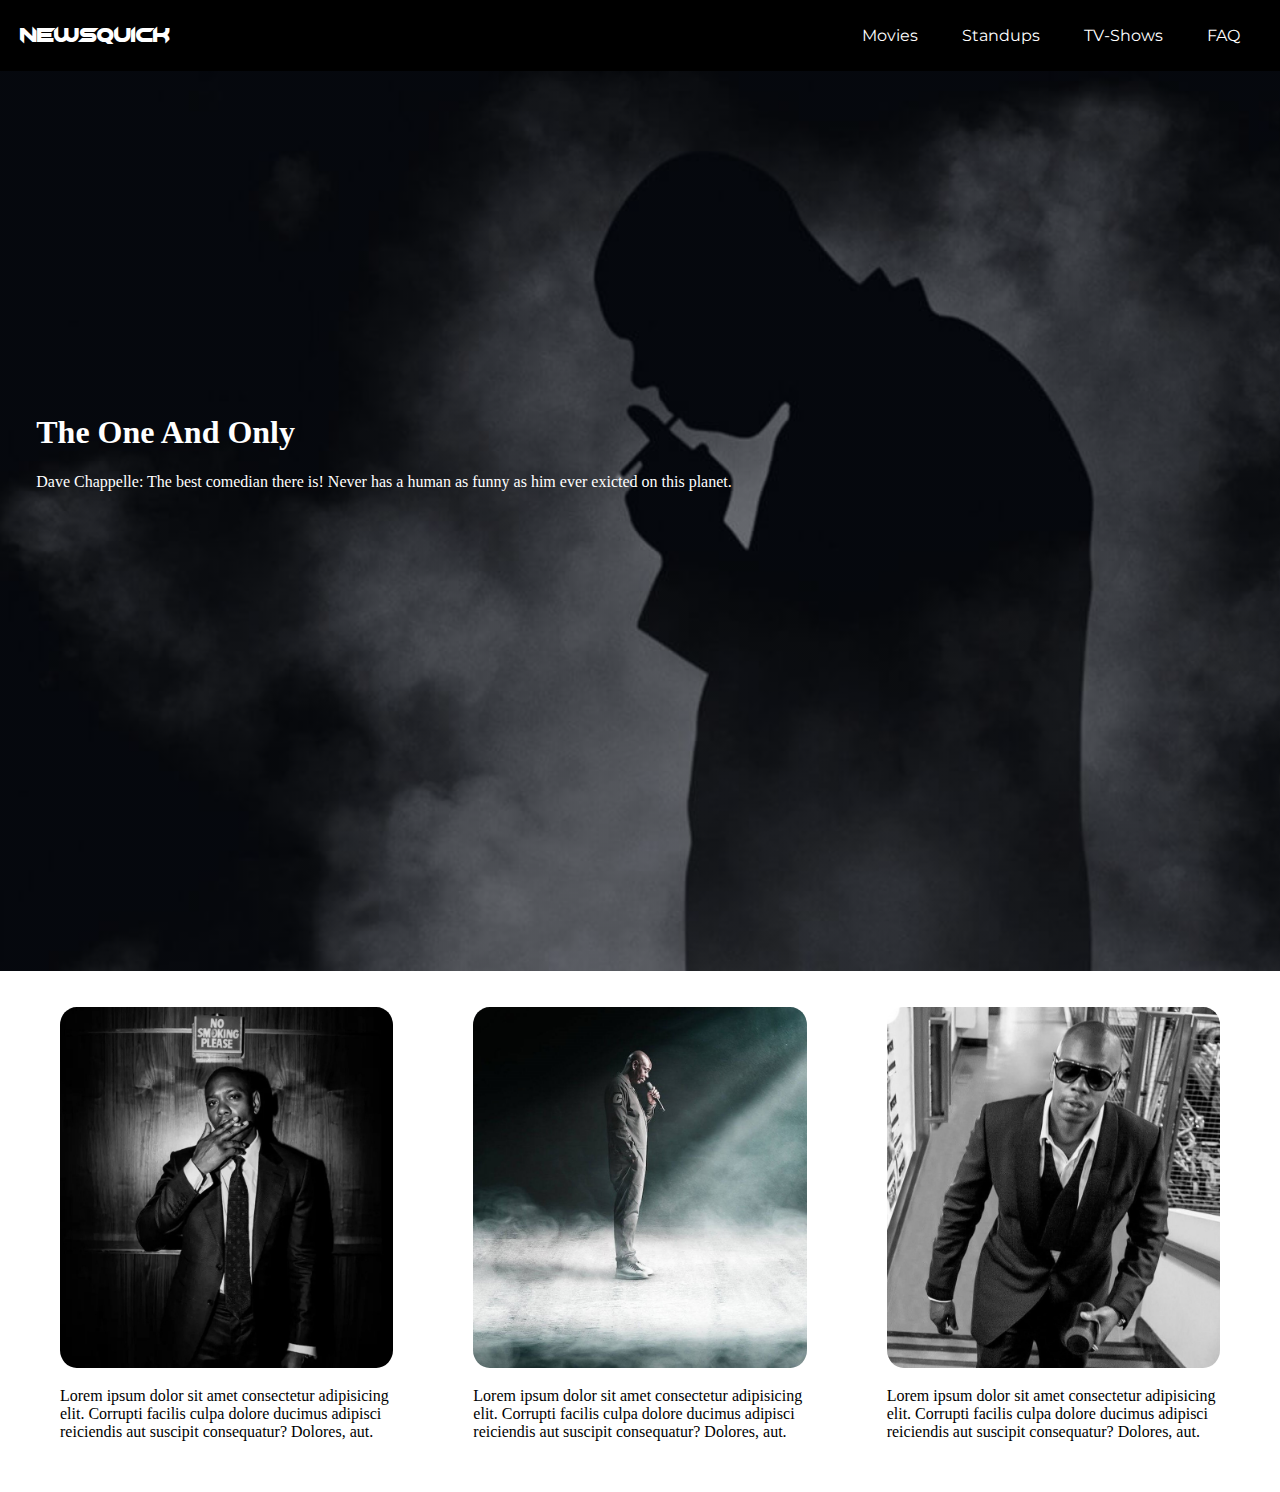
==== index.html @ a718cecc "Nya sidor" ====
<!DOCTYPE html>
<html lang="en">
<head>
    <meta charset="UTF-8">
    <meta http-equiv="X-UA-Compatible" content="IE=edge">
    <meta name="viewport" content="width=device-width, initial-scale=1.0">
    <title>NewsQuick</title>
    <link rel="stylesheet" href="style.css">
</head>
<body>
    <header>
        <div class="navigation">
            <span class="logo">NewsQuick</span>

            <div class="navigationLinks">
                <nav>
                    <ul>
                        <li><a href="movies.html">Movies</a></li>
                        <li><a href="standups.html">Standups</a></li>
                        <li><a href="tvShows.html">TV-Shows</a></li>
                        <li><a href="faq.html">FAQ</a></li>
                    </ul>
                </nav>
            </div>
        </div>
    </header>

    <main>
        <div class="part1">
            <div class="heroImgText">
                <h1>The One And Only</h1>
                <p>Dave Chappelle: The best comedian there is! Never has a human as funny as him ever exicted on this planet.</p>
                <!--<p>Dave Chappelle: The best comedian there is!</p>-->
            </div>
        </div>

        <div class="part2">
            <div class="part2Left">
                <figure class="figure1">
                    <img src="images/Dave chappelle profile.jpg" alt="Dave chappelle profile" style="width: 100%;">
                    <figcaption>Lorem ipsum dolor sit amet consectetur adipisicing elit. Corrupti facilis culpa dolore ducimus adipisci reiciendis aut suscipit consequatur? Dolores, aut.</figcaption>
                </figure>
            </div>

            <div class="part2Center">
                <figure class="figure2">
                    <img src="images/Dave Chappelle light.jpg" alt="Dave chappelle light" style="width: 100%;">
                    <figcaption>Lorem ipsum dolor sit amet consectetur adipisicing elit. Corrupti facilis culpa dolore ducimus adipisci reiciendis aut suscipit consequatur? Dolores, aut.</figcaption>
                </figure>
            </div>

            <div class="part2Right">
                <figure class="figure3">
                    <img src="images/Dave Chappelle stairs.jpg" alt="Dave chappelle stairs" style="width: 100%;">
                    <figcaption>Lorem ipsum dolor sit amet consectetur adipisicing elit. Corrupti facilis culpa dolore ducimus adipisci reiciendis aut suscipit consequatur? Dolores, aut.</figcaption>
                </figure>
            </div>
        </div>

    </main>
</body>
</html>
---- style.css ----
@import url("https://fonts.googleapis.com/css2?family=Montserrat&display=swap");

@font-face {
	font-family: "Chopsic";
	src: url("Chopsic-K6Dp.ttf") format("woff");
}

body {
	margin: 0;
	padding: 0;
}

figcaption {
	text-align: left;
	padding: 15px 0;
}

header {
	background-color: black;
}

ul {
	list-style: none;
}

.logo {
	font-family: "Chopsic";
	font-size: 1.3rem;
	cursor: pointer;
	transition: 500ms;
}

.logo:hover {
	color: #ccc;
}

.navigation {
	display: flex;
	justify-content: space-between;
	align-items: center;
	padding: 10px 20px;
	color: white;
}

.navigation ul li {
	display: inline;
	margin: 0 20px;
}

.navigation a {
	font-family: "Montserrat", sans-serif;
	text-decoration: none;
	color: white;
	transition: 500ms;
}

.navigation a:hover {
	color: grey;
	text-decoration: underline;
}

.part1 {
	margin: 0;
	min-height: 100vh;
	width: 100%;
	/*background-image: url("images/Dave\ Chappelle\ smoke.jpg");*/
	background-image: linear-gradient(rgba(4, 9, 20, 0.5), rgba(4, 9, 20, 0.5)),
		url(images/Dave\ Chappelle\ smoke.jpg);
	background-position: center;
	background-repeat: no-repeat;
	background-size: cover;
}

.heroImgText {
	position: absolute;
	transform: translate(-50%, -50%);
	top: 50%;
	left: 30%;
	color: white;
}

.part2 {
	margin: 20px;
	display: flex;
	justify-content: space-evenly;
	text-align: center;
}

.part2 img {
	border-radius: 5%;
}

.part2Left,
.part2Center,
.part2Right {
	transition: 500ms;
}

.part2Left:hover,
.part2Center:hover,
.part2Right:hover {
	transform: scale(1.03);
}

.imgText {
	text-align: left;
	margin: 1rem;
}

::-webkit-scrollbar {
	width: 4px;
}

::-webkit-scrollbar-track {
	background-color: #ccc;
}

::-webkit-scrollbar-thumb {
	background-color: black;
}

::-webkit-scrollbar-thumb:hover {
	background-color: rgb(148, 148, 148);
}
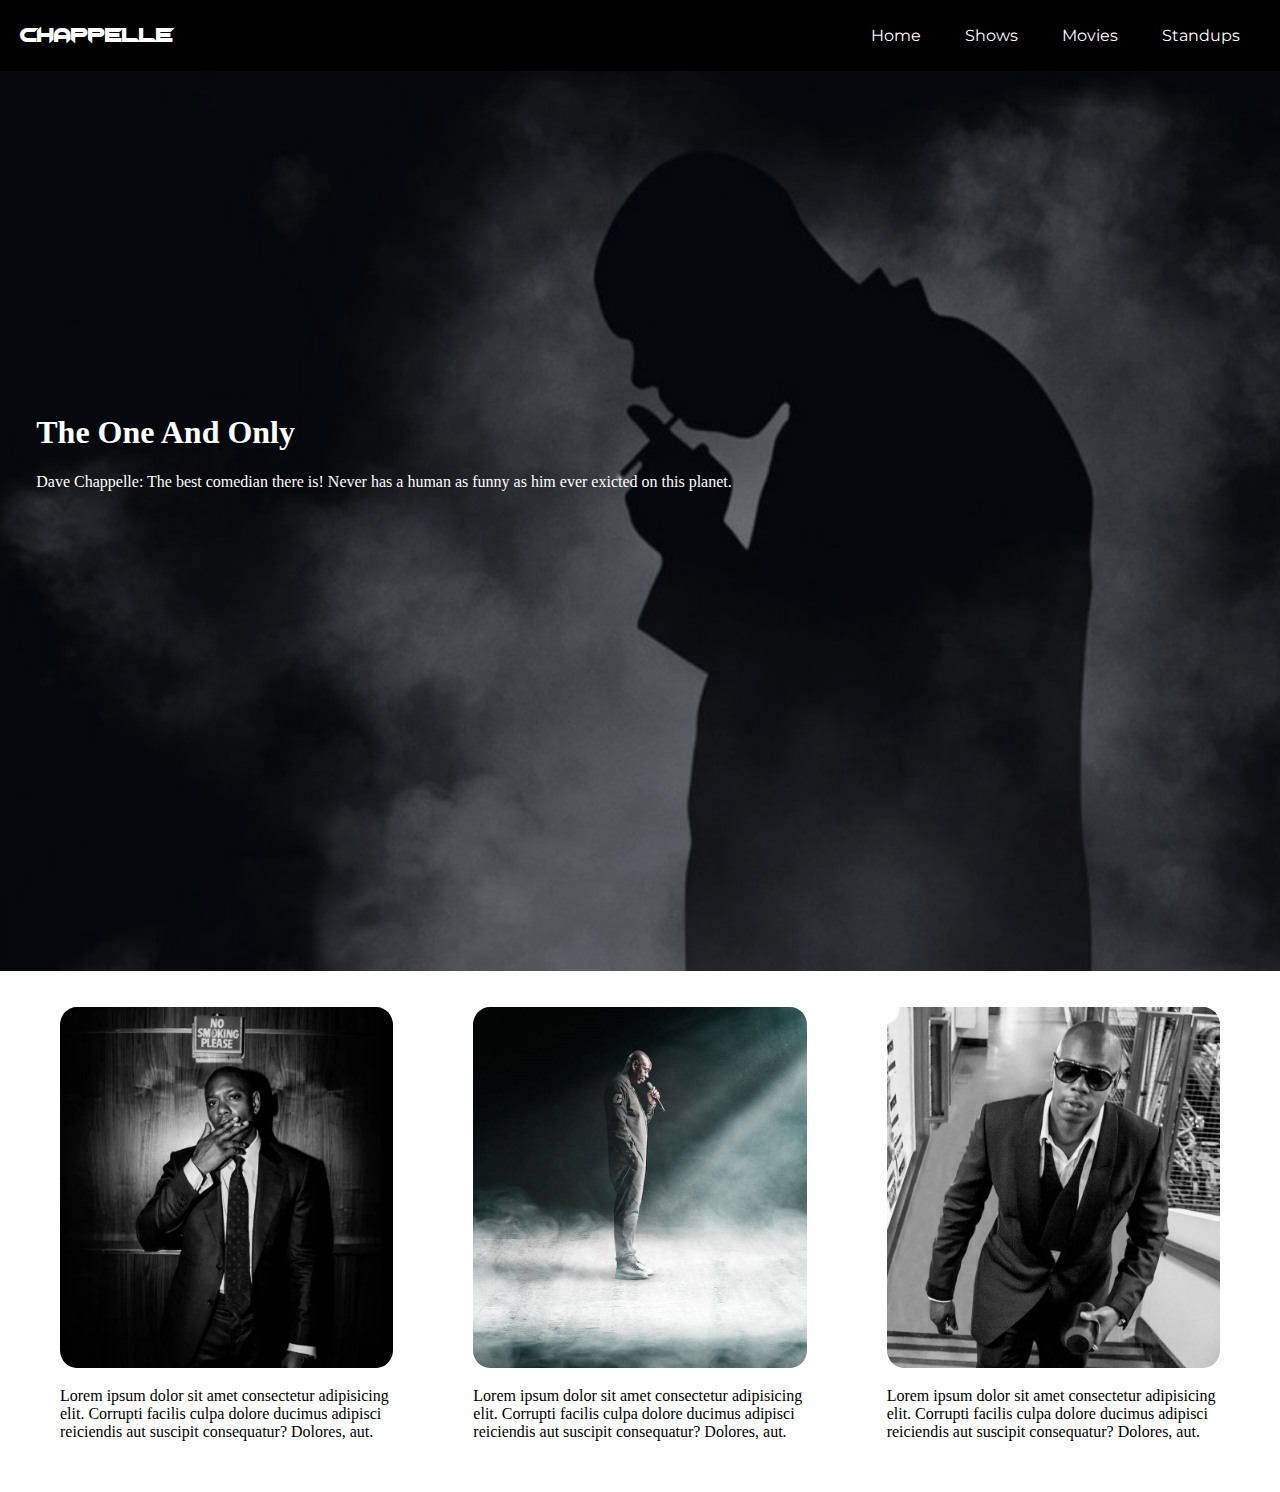
==== commit 43f36478: "Logo" ====
--- a/index.html
+++ b/index.html
@@ -4,21 +4,21 @@
     <meta charset="UTF-8">
     <meta http-equiv="X-UA-Compatible" content="IE=edge">
     <meta name="viewport" content="width=device-width, initial-scale=1.0">
-    <title>NewsQuick</title>
+    <title>Chappelle</title>
     <link rel="stylesheet" href="style.css">
+    <link rel="shortcut icon" href="images/NQ logo.jpg" type="image/x-icon">
 </head>
 <body>
     <header>
         <div class="navigation">
-            <span class="logo">NewsQuick</span>
-
+            <span class="logo">Chappelle</span>
             <div class="navigationLinks">
                 <nav>
                     <ul>
+                        <li><a href="index.html">Home</a></li>
+                        <li><a href="shows.html">Shows</a></li>
                         <li><a href="movies.html">Movies</a></li>
                         <li><a href="standups.html">Standups</a></li>
-                        <li><a href="tvShows.html">TV-Shows</a></li>
-                        <li><a href="faq.html">FAQ</a></li>
                     </ul>
                 </nav>
             </div>
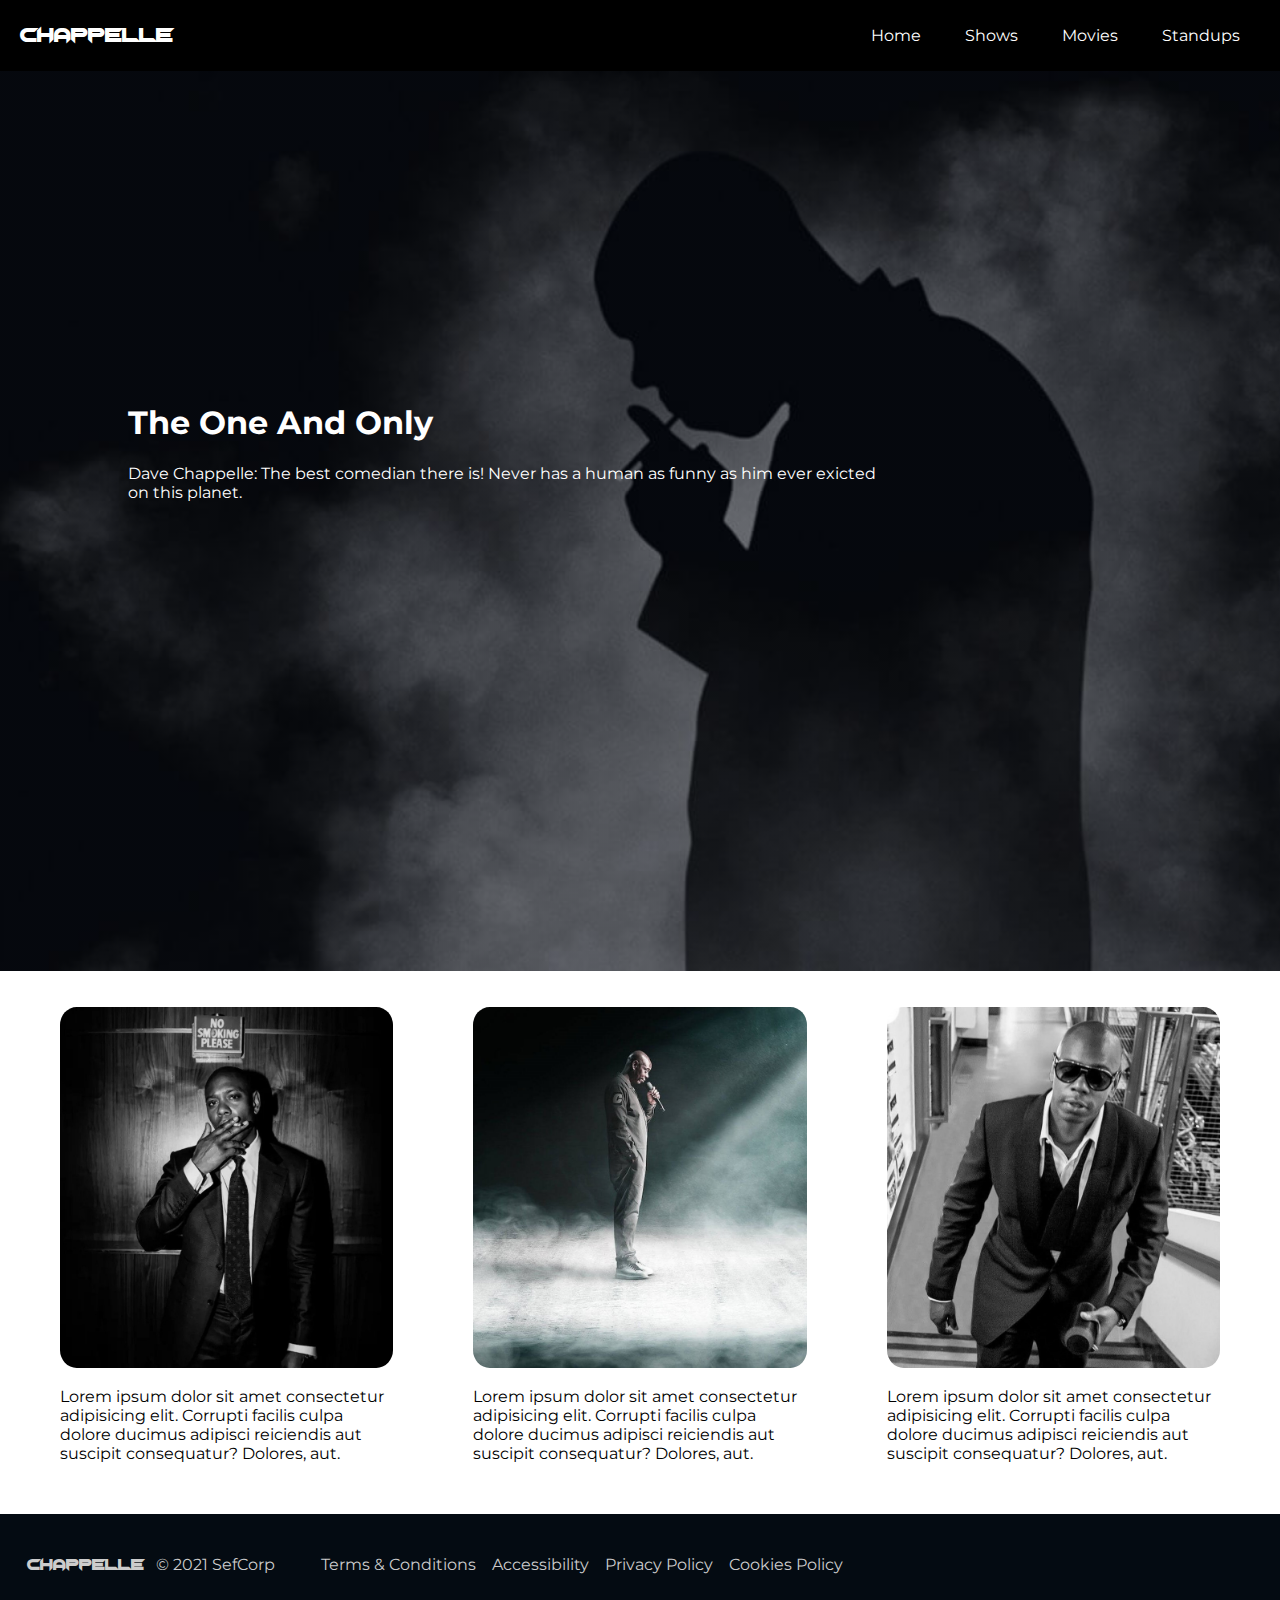
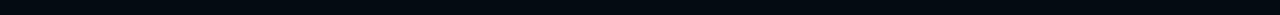
==== commit 76c26a32: "Footer" ====
--- a/index.html
+++ b/index.html
@@ -7,6 +7,10 @@
     <title>Chappelle</title>
     <link rel="stylesheet" href="style.css">
     <link rel="shortcut icon" href="images/NQ logo.jpg" type="image/x-icon">
+    <!--<link href="https://css.gg/instagram.css" rel="stylesheet">
+    <link href="https://css.gg/twitter.css" rel="stylesheet">
+    <link href="https://css.gg/facebook.css" rel="stylesheet">
+    <link href="https://css.gg/youtube.css" rel="stylesheet">-->
 </head>
 <body>
     <header>
@@ -56,7 +60,34 @@
                 </figure>
             </div>
         </div>
+    </main>
+    <footer>
+        <div class="footerContent">
+            <div class="footerLeft">
+                <span class="footerLogo">Chappelle</span>
+                <p>&copy; 2021 SefCorp</p> 
+                <ul>
+                    <li><a class="footerEffect" href="#">Terms & Conditions</a></li>
+                    <li><a class="footerEffect" href="#">Accessibility</a></li>
+                    <li><a class="footerEffect" href="#">Privacy Policy</a></li>
+                    <li><a class="footerEffect" href="#">Cookies Policy</a></li>
+                </ul>
+            </div>
+    
+            <div class="footerRight">
+                <ul>
+                    <!--<li><a href="https://www.facebook.com/Dave-Chappelle-151692704871263/" target="_blank"><span><i class="gg-facebook"></i></span></a></li>
+                    <li><a href="https://www.instagram.com/davechappelle/" target="_blank"><span><i class="gg-instagram"></i></span></a></li>
+                    <li><a href="https://twitter.com/davechappelle" target="_blank"><span><i class="gg-twitter"></i></span></a></li>
+                    <li><a href="https://www.youtube.com/channel/UC-maX8iCxjORIYz-2MPQJow" target="_blank"><span><i class="gg-youtube"></i></span></a></li>-->
 
-    </main>
+                    <li><a href="https://www.facebook.com/Dave-Chappelle-151692704871263/" target="_blank"><i class="gg-facebook"></i></a></li>
+                    <li><a href="https://www.instagram.com/davechappelle/" target="_blank"><i class="gg-instagram"></i></a></li>
+                    <li><a href="https://twitter.com/davechappelle" target="_blank"><i class="gg-twitter"></i></a></li>
+                    <li><a href="https://www.youtube.com/channel/UC-maX8iCxjORIYz-2MPQJow" target="_blank"><i class="gg-youtube"></i></a></li>
+                </ul>
+            </div>
+        </div>
+    </footer>
 </body>
 </html>--- a/style.css
+++ b/style.css
@@ -1,3 +1,7 @@
+@import url("https://css.gg/youtube.css");
+@import url("https://css.gg/instagram.css");
+@import url("https://css.gg/twitter.css");
+@import url("https://css.gg/facebook.css");
 @import url("https://fonts.googleapis.com/css2?family=Montserrat&display=swap");
 
 @font-face {
@@ -13,6 +17,10 @@
 figcaption {
 	text-align: left;
 	padding: 15px 0;
+}
+
+main {
+	font-family: "Montserrat", sans-serif;
 }
 
 header {
@@ -75,7 +83,7 @@
 	position: absolute;
 	transform: translate(-50%, -50%);
 	top: 50%;
-	left: 30%;
+	left: 40%;
 	color: white;
 }
 
@@ -122,3 +130,78 @@
 ::-webkit-scrollbar-thumb:hover {
 	background-color: rgb(148, 148, 148);
 }
+
+/*.test {
+	top: 5em;
+	font-family: "Chopsic";
+	font-size: 20em;
+	padding: 30px;
+	color: white;
+	background-color: black;
+	position: absolute;
+	transform: translate(-50%, -50%);
+	top: 50%;
+	left: 30%;
+	text-align: center;
+	color: white;
+}*/
+
+/*------------ Footer --------------*/
+
+footer {
+	padding: 15px;
+	bottom: 0;
+	font-family: "Gill-Sans";
+	background-color: #040b12;
+	color: #ccc;
+	font-family: "Montserrat", sans-serif;
+}
+
+.footerLogo {
+	font-family: "Chopsic";
+	cursor: pointer;
+	transition: 500ms;
+	padding: 12px;
+	color: #ccc;
+}
+
+.footerContent {
+	display: flex;
+	flex-direction: row;
+	flex-wrap: wrap;
+	justify-content: space-between;
+	text-align: center;
+	align-items: center;
+	padding: 10px 0 10px 0;
+}
+
+.footerContent a {
+	text-decoration: none;
+	color: #ccc;
+	transition: 300ms;
+}
+
+.footerContent a:hover {
+	color: white;
+}
+
+.footerLeft {
+	display: flex;
+	align-items: center;
+}
+
+.footerLeft ul li {
+	display: inline;
+	margin: 0 6px;
+}
+
+.footerRight ul li {
+	display: inline;
+	margin: 0 20px;
+}
+
+.footerRight ul {
+	display: flex;
+	align-items: center;
+	padding: 0;
+}
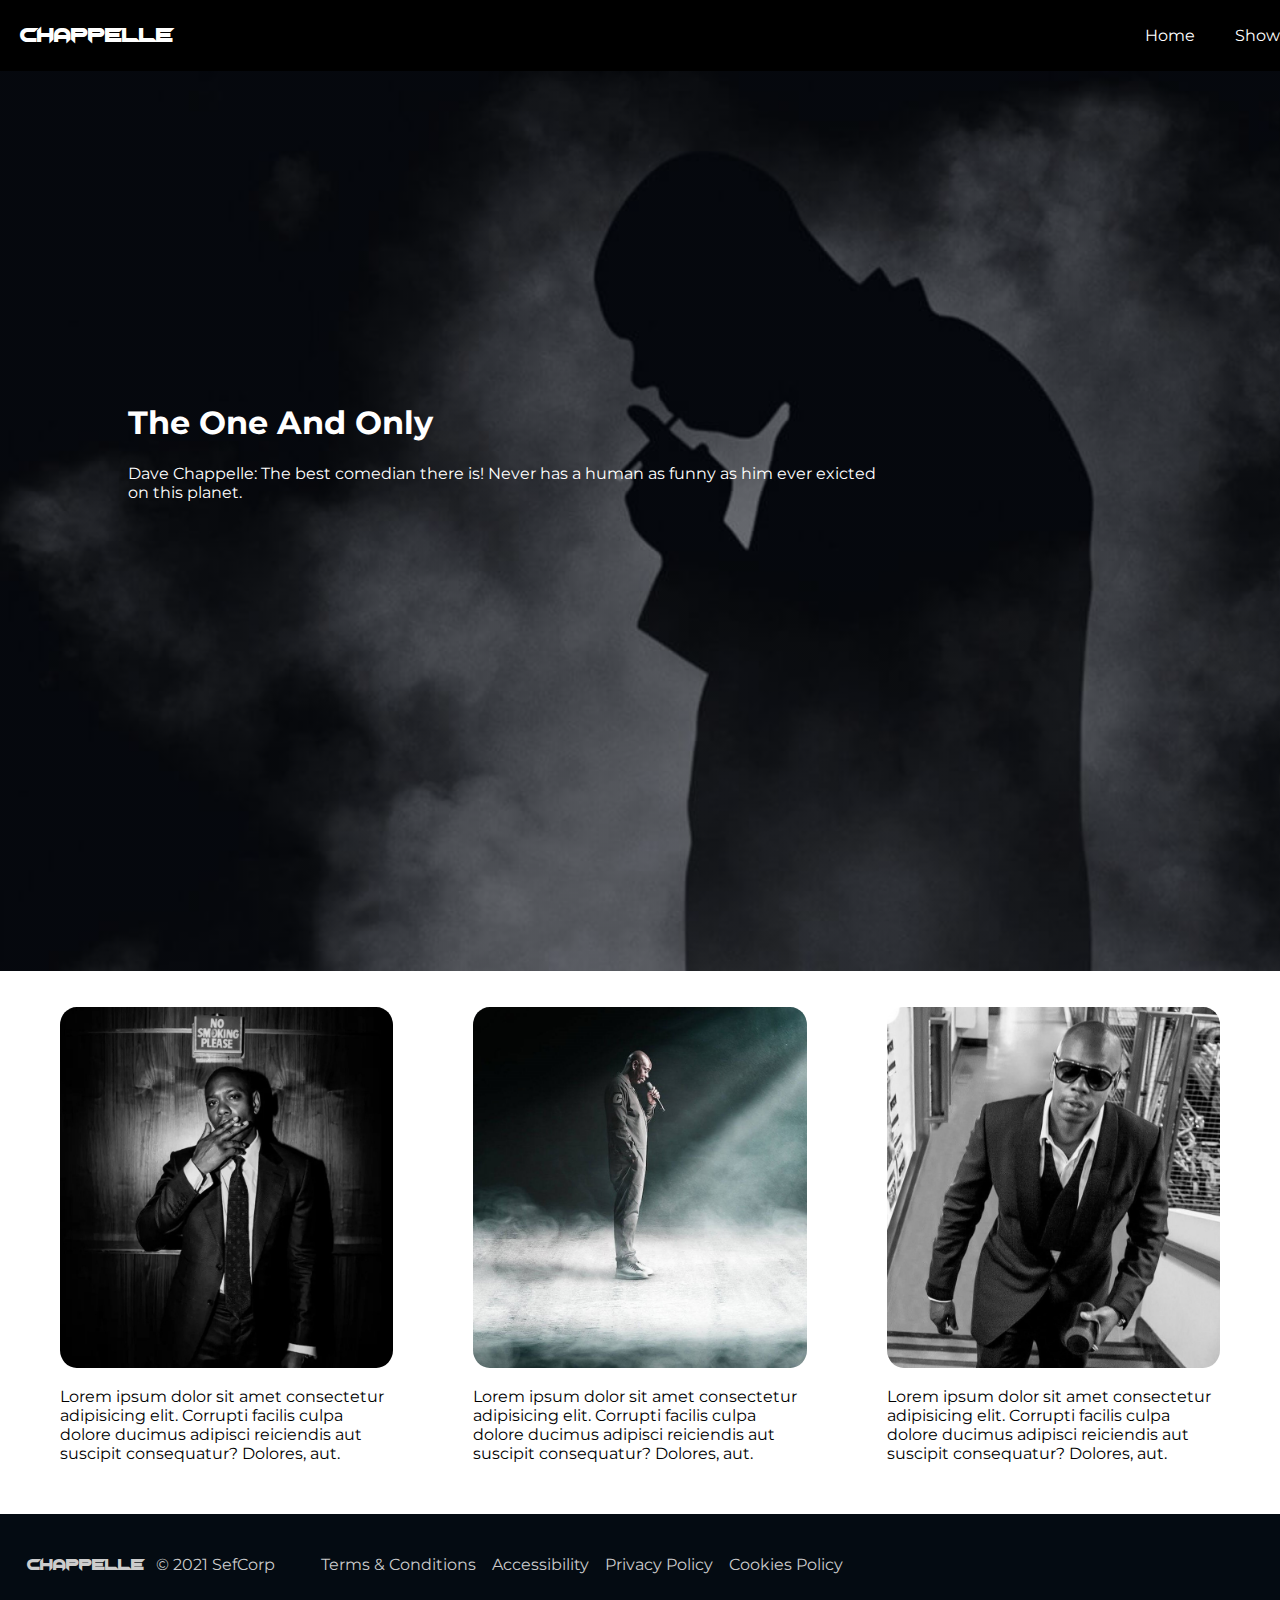
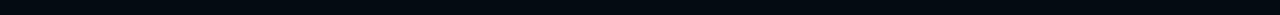
==== commit a952c1f7: ":100:" ====
--- a/index.html
+++ b/index.html
@@ -6,16 +6,18 @@
     <meta name="viewport" content="width=device-width, initial-scale=1.0">
     <title>Chappelle</title>
     <link rel="stylesheet" href="style.css">
-    <link rel="shortcut icon" href="images/NQ logo.jpg" type="image/x-icon">
-    <!--<link href="https://css.gg/instagram.css" rel="stylesheet">
-    <link href="https://css.gg/twitter.css" rel="stylesheet">
-    <link href="https://css.gg/facebook.css" rel="stylesheet">
-    <link href="https://css.gg/youtube.css" rel="stylesheet">-->
+    <link rel="stylesheet" href="mediaQueries.css">
+    <link rel="shortcut icon" href="images/C logo.jpg" type="image/x-icon">
 </head>
 <body>
     <header>
         <div class="navigation">
-            <span class="logo">Chappelle</span>
+
+            <div class="logo-navButton">
+                <span class="logo">Chappelle</span>
+                <div class="navButton">&#9776;</div>
+            </div>
+            
             <div class="navigationLinks">
                 <nav>
                     <ul>
@@ -26,6 +28,11 @@
                     </ul>
                 </nav>
             </div>
+            <div class="closeButton">&#9587;</div>
+
+
+
+
         </div>
     </header>
 
--- a/style.css
+++ b/style.css
@@ -65,6 +65,11 @@
 .navigation a:hover {
 	color: grey;
 	text-decoration: underline;
+}
+
+.navigationLinks ul {
+	display: flex;
+	max-width: 15vh;
 }
 
 .part1 {
@@ -131,11 +136,96 @@
 	background-color: rgb(148, 148, 148);
 }
 
-/*.test {
+/*------------ Footer --------------*/
+
+footer {
+	padding: 15px;
+	bottom: 0;
+	font-family: "Gill-Sans";
+	background-color: #040b12;
+	color: #ccc;
+	font-family: "Montserrat", sans-serif;
+}
+
+.footerLogo {
+	font-family: "Chopsic";
+	cursor: pointer;
+	transition: 500ms;
+	padding: 12px;
+	color: #ccc;
+}
+
+.footerLogo:hover {
+	color: white;
+}
+
+.footerContent {
+	display: flex;
+	flex-direction: row;
+	flex-wrap: wrap;
+	justify-content: space-between;
+	text-align: center;
+	align-items: center;
+	padding: 10px 0 10px 0;
+}
+
+.footerContent a {
+	text-decoration: none;
+	color: #ccc;
+	transition: 300ms;
+}
+
+.footerContent a:hover {
+	color: white;
+}
+
+.footerLeft {
+	display: flex;
+	align-items: center;
+}
+
+.footerLeft ul li {
+	display: inline;
+	margin: 0 6px;
+}
+
+.footerRight ul li {
+	display: inline;
+	margin: 0 20px;
+}
+
+.footerRight ul {
+	display: flex;
+	align-items: center;
+	padding: 0;
+}
+
+.logo-navButton {
+	display: flex;
+	justify-content: space-between;
+	align-items: center;
+	width: 100%;
+}
+
+.navButton {
+	display: none;
+	flex-direction: column;
+	font-size: 2rem;
+	top: 0.75rem;
+	right: 1rem;
+}
+
+.closeButton {
+	display: none;
+}
+
+/*
+.test {
 	top: 5em;
 	font-family: "Chopsic";
 	font-size: 20em;
-	padding: 30px;
+	padding: 30px 100px;
+	margin: 40px;
 	color: white;
 	background-color: black;
 	position: absolute;
@@ -143,65 +233,4 @@
 	top: 50%;
 	left: 30%;
 	text-align: center;
-	color: white;
 }*/
-
-/*------------ Footer --------------*/
-
-footer {
-	padding: 15px;
-	bottom: 0;
-	font-family: "Gill-Sans";
-	background-color: #040b12;
-	color: #ccc;
-	font-family: "Montserrat", sans-serif;
-}
-
-.footerLogo {
-	font-family: "Chopsic";
-	cursor: pointer;
-	transition: 500ms;
-	padding: 12px;
-	color: #ccc;
-}
-
-.footerContent {
-	display: flex;
-	flex-direction: row;
-	flex-wrap: wrap;
-	justify-content: space-between;
-	text-align: center;
-	align-items: center;
-	padding: 10px 0 10px 0;
-}
-
-.footerContent a {
-	text-decoration: none;
-	color: #ccc;
-	transition: 300ms;
-}
-
-.footerContent a:hover {
-	color: white;
-}
-
-.footerLeft {
-	display: flex;
-	align-items: center;
-}
-
-.footerLeft ul li {
-	display: inline;
-	margin: 0 6px;
-}
-
-.footerRight ul li {
-	display: inline;
-	margin: 0 20px;
-}
-
-.footerRight ul {
-	display: flex;
-	align-items: center;
-	padding: 0;
-}
--- a/mediaQueries.css
+++ b/mediaQueries.css
@@ -0,0 +1,19 @@
+@media screen and (max-width: 769px) {
+	.navigation {
+		flex-direction: column;
+		align-items: flex-start;
+	}
+
+	.navigationLinks ul {
+		flex-direction: column;
+		padding: 0;
+	}
+
+	.navigationLinks {
+		/*display: none;*/
+	}
+
+	.navButton {
+		display: flex;
+	}
+}
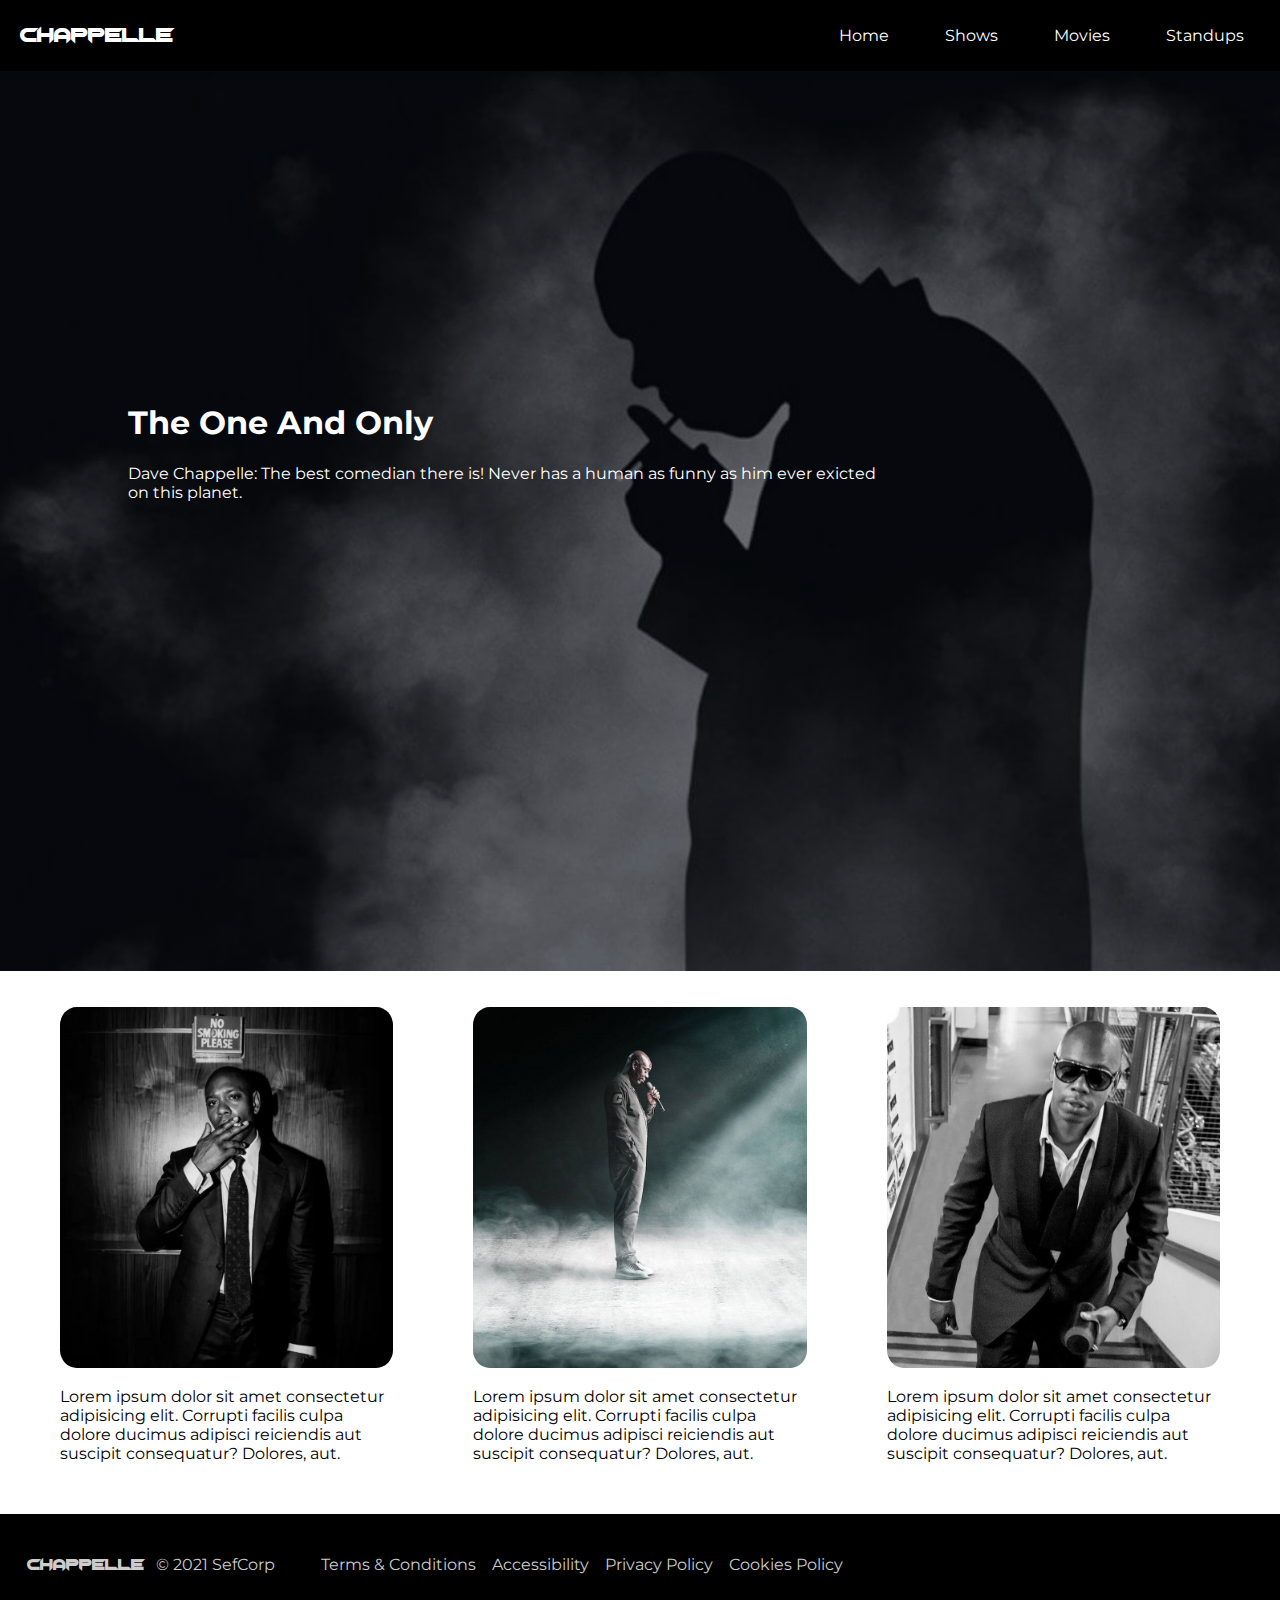
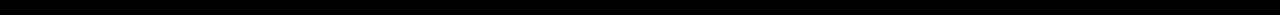
==== commit 83037bd5: ":smirk:" ====
--- a/index.html
+++ b/index.html
@@ -7,32 +7,26 @@
     <title>Chappelle</title>
     <link rel="stylesheet" href="style.css">
     <link rel="stylesheet" href="mediaQueries.css">
+    <script defer src="style.js"></script>
     <link rel="shortcut icon" href="images/C logo.jpg" type="image/x-icon">
 </head>
 <body>
     <header>
         <div class="navigation">
 
-            <div class="logo-navButton">
-                <span class="logo">Chappelle</span>
+            <div class="logo-navbutton">
+                <div class="logo">Chappelle</div>
                 <div class="navButton">&#9776;</div>
             </div>
             
-            <div class="navigationLinks">
-                <nav>
-                    <ul>
-                        <li><a href="index.html">Home</a></li>
-                        <li><a href="shows.html">Shows</a></li>
-                        <li><a href="movies.html">Movies</a></li>
-                        <li><a href="standups.html">Standups</a></li>
-                    </ul>
-                </nav>
-            </div>
-            <div class="closeButton">&#9587;</div>
-
-
-
-
+            <nav class="navigationLinks">
+                <ul>
+                    <li><a href="index.html">Home</a></li>
+                    <li><a href="shows.html">Shows</a></li>
+                    <li><a href="movies.html">Movies</a></li>
+                    <li><a href="standups.html">Standups</a></li>
+                </ul>
+            </nav>
         </div>
     </header>
 
@@ -41,7 +35,6 @@
             <div class="heroImgText">
                 <h1>The One And Only</h1>
                 <p>Dave Chappelle: The best comedian there is! Never has a human as funny as him ever exicted on this planet.</p>
-                <!--<p>Dave Chappelle: The best comedian there is!</p>-->
             </div>
         </div>
 
@@ -68,6 +61,7 @@
             </div>
         </div>
     </main>
+
     <footer>
         <div class="footerContent">
             <div class="footerLeft">
--- a/style.css
+++ b/style.css
@@ -25,6 +25,8 @@
 
 header {
 	background-color: black;
+	color: white;
+	font-family: "Montserrat", sans-serif;
 }
 
 ul {
@@ -47,29 +49,34 @@
 	justify-content: space-between;
 	align-items: center;
 	padding: 10px 20px;
-	color: white;
-}
-
-.navigation ul li {
-	display: inline;
-	margin: 0 20px;
-}
-
-.navigation a {
-	font-family: "Montserrat", sans-serif;
+}
+
+.navigationLinks ul {
+	display: flex;
+	padding: 0;
+	margin: 0;
+}
+
+.navigationLinks a {
+	display: block;
 	text-decoration: none;
 	color: white;
-	transition: 500ms;
-}
-
-.navigation a:hover {
-	color: grey;
-	text-decoration: underline;
-}
-
-.navigationLinks ul {
-	display: flex;
-	max-width: 15vh;
+	margin: 1rem;
+	transition: 500ms;
+}
+
+.navbanavigationLinksrLinks a:hover {
+	color: #ccc;
+}
+
+.navigationLinks li {
+	padding-left: 1.5rem;
+}
+
+.navButton {
+	display: none;
+	font-size: 2rem;
+	cursor: pointer;
 }
 
 .part1 {
@@ -142,7 +149,7 @@
 	padding: 15px;
 	bottom: 0;
 	font-family: "Gill-Sans";
-	background-color: #040b12;
+	background-color: black;
 	color: #ccc;
 	font-family: "Montserrat", sans-serif;
 }
@@ -205,14 +212,6 @@
 	justify-content: space-between;
 	align-items: center;
 	width: 100%;
-}
-
-.navButton {
-	display: none;
-	flex-direction: column;
-	font-size: 2rem;
-	top: 0.75rem;
-	right: 1rem;
 }
 
 .closeButton {
--- a/mediaQueries.css
+++ b/mediaQueries.css
@@ -1,19 +1,44 @@
 @media screen and (max-width: 769px) {
-	.navigation {
-		flex-direction: column;
-		align-items: flex-start;
-	}
-
-	.navigationLinks ul {
+	/*	.navigationLinks ul {
 		flex-direction: column;
 		padding: 0;
-	}
-
-	.navigationLinks {
-		/*display: none;*/
 	}
 
 	.navButton {
 		display: flex;
 	}
+	*/
+
+	.navigation {
+		flex-direction: column;
+	}
+
+	.navigationLinks {
+		display: none;
+		background-color: black;
+		width: 100%;
+	}
+
+	.navigationLinks.active {
+		display: unset;
+		background-color: black;
+		width: 100%;
+		z-index: 10000000;
+	}
+
+	.navigationLinks ul {
+		flex-direction: column;
+		text-align: center;
+	}
+
+	.navButton {
+		display: flex;
+	}
+
+	.logo-navbutton {
+		display: flex;
+		justify-content: space-between;
+		align-items: center;
+		width: 100%;
+	}
 }
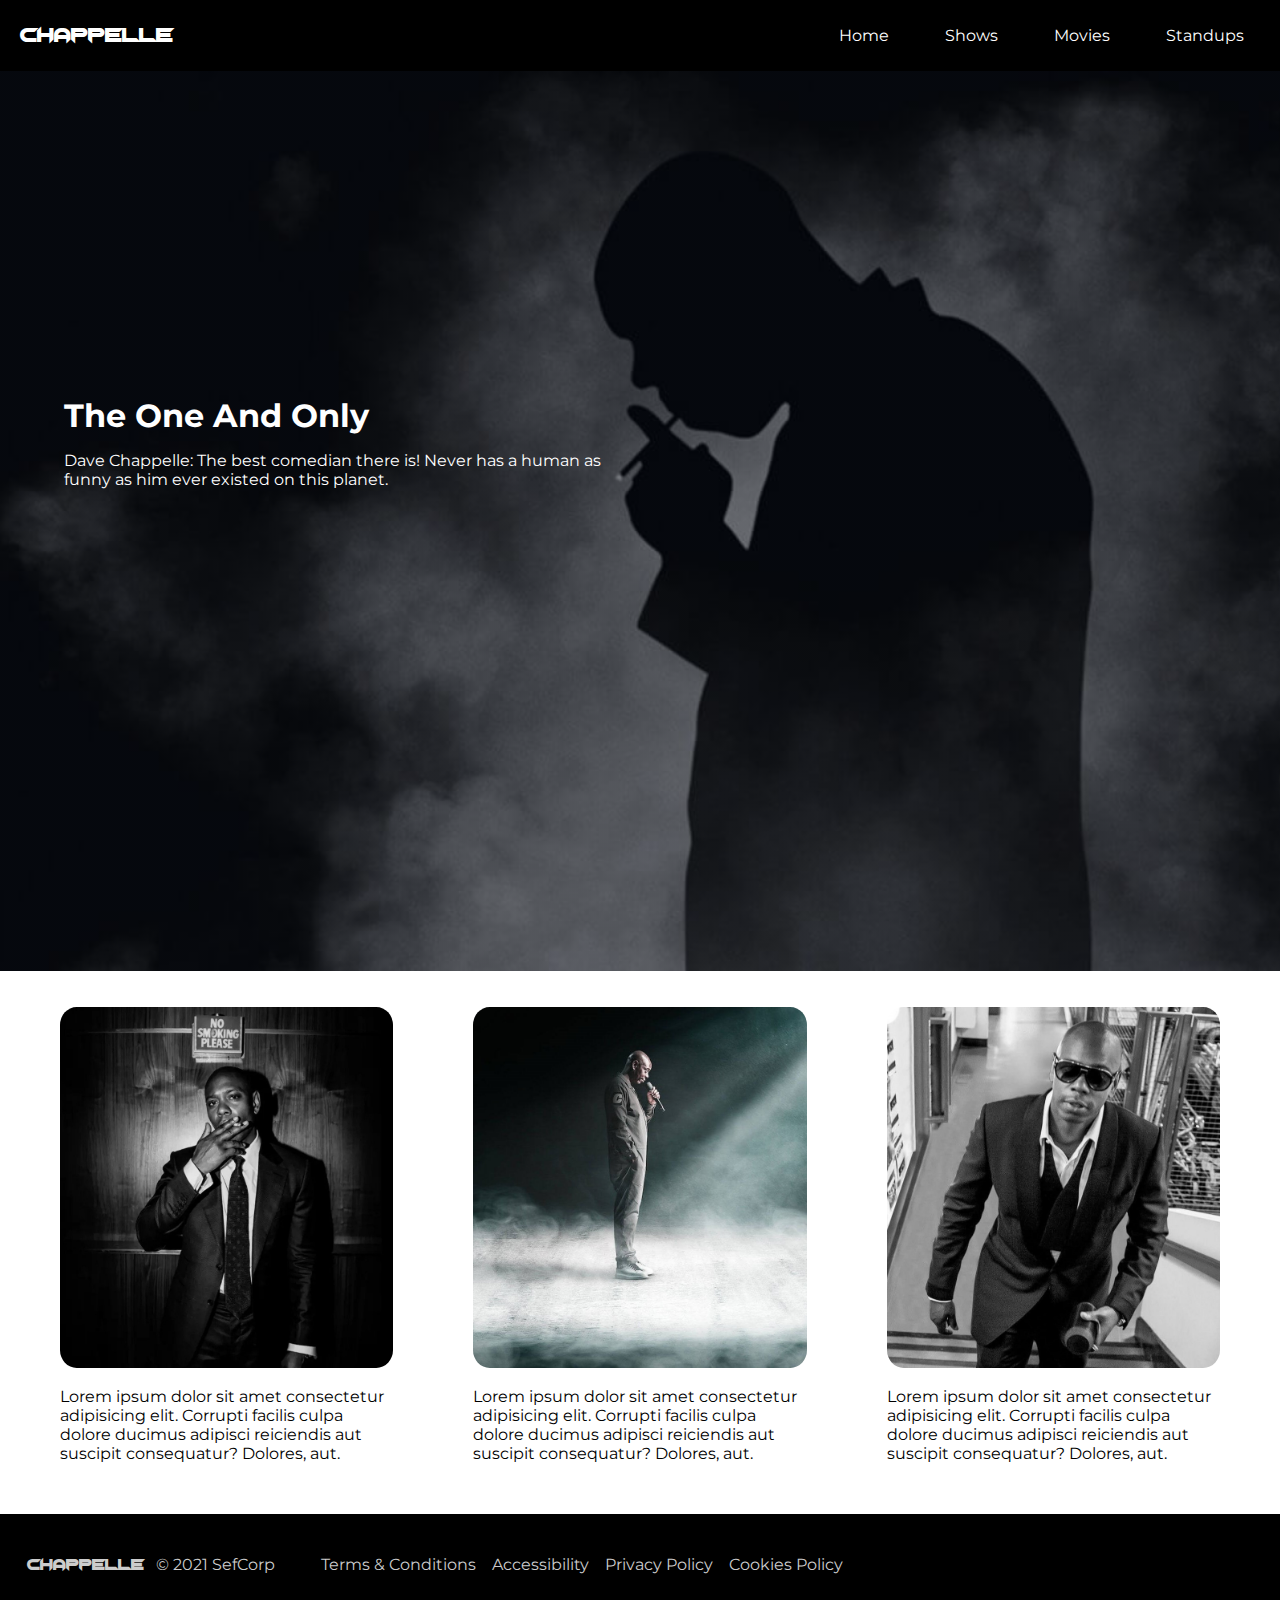
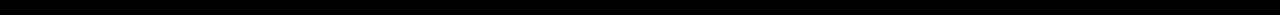
==== commit 274ff129: "Update index.html" ====
--- a/index.html
+++ b/index.html
@@ -34,7 +34,7 @@
         <div class="part1">
             <div class="heroImgText">
                 <h1>The One And Only</h1>
-                <p>Dave Chappelle: The best comedian there is! Never has a human as funny as him ever exicted on this planet.</p>
+                <p>Dave Chappelle: The best comedian there is! Never has a human as funny as him ever existed on this planet.</p>
             </div>
         </div>
 
@@ -68,20 +68,15 @@
                 <span class="footerLogo">Chappelle</span>
                 <p>&copy; 2021 SefCorp</p> 
                 <ul>
-                    <li><a class="footerEffect" href="#">Terms & Conditions</a></li>
-                    <li><a class="footerEffect" href="#">Accessibility</a></li>
-                    <li><a class="footerEffect" href="#">Privacy Policy</a></li>
-                    <li><a class="footerEffect" href="#">Cookies Policy</a></li>
+                    <li><a href="#">Terms & Conditions</a></li>
+                    <li><a href="#">Accessibility</a></li>
+                    <li><a href="#">Privacy Policy</a></li>
+                    <li><a href="#">Cookies Policy</a></li>
                 </ul>
             </div>
     
             <div class="footerRight">
                 <ul>
-                    <!--<li><a href="https://www.facebook.com/Dave-Chappelle-151692704871263/" target="_blank"><span><i class="gg-facebook"></i></span></a></li>
-                    <li><a href="https://www.instagram.com/davechappelle/" target="_blank"><span><i class="gg-instagram"></i></span></a></li>
-                    <li><a href="https://twitter.com/davechappelle" target="_blank"><span><i class="gg-twitter"></i></span></a></li>
-                    <li><a href="https://www.youtube.com/channel/UC-maX8iCxjORIYz-2MPQJow" target="_blank"><span><i class="gg-youtube"></i></span></a></li>-->
-
                     <li><a href="https://www.facebook.com/Dave-Chappelle-151692704871263/" target="_blank"><i class="gg-facebook"></i></a></li>
                     <li><a href="https://www.instagram.com/davechappelle/" target="_blank"><i class="gg-instagram"></i></a></li>
                     <li><a href="https://twitter.com/davechappelle" target="_blank"><i class="gg-twitter"></i></a></li>
--- a/style.css
+++ b/style.css
@@ -65,6 +65,10 @@
 	transition: 500ms;
 }
 
+.navigationLinks a:hover {
+	color: #ccc;
+}
+
 .navbanavigationLinksrLinks a:hover {
 	color: #ccc;
 }
@@ -83,7 +87,6 @@
 	margin: 0;
 	min-height: 100vh;
 	width: 100%;
-	/*background-image: url("images/Dave\ Chappelle\ smoke.jpg");*/
 	background-image: linear-gradient(rgba(4, 9, 20, 0.5), rgba(4, 9, 20, 0.5)),
 		url(images/Dave\ Chappelle\ smoke.jpg);
 	background-position: center;
@@ -91,12 +94,33 @@
 	background-size: cover;
 }
 
+.standupHeroImg {
+	margin: 0;
+	min-height: 100vh;
+	width: 100%;
+	background-image: url(images/Dave\ Chappelle\ joke.jpg);
+	background-position: center;
+	background-repeat: no-repeat;
+	background-size: cover;
+}
+
 .heroImgText {
+	width: 90%;
+	color: white;
 	position: absolute;
+	top: 50%;
+	left: 50%;
 	transform: translate(-50%, -50%);
-	top: 50%;
-	left: 40%;
-	color: white;
+}
+
+.heroImgText h1 {
+	text-align: left;
+	margin: 0;
+}
+
+.heroImgText p {
+	text-align: left;
+	width: 50%;
 }
 
 .part2 {
@@ -148,7 +172,6 @@
 footer {
 	padding: 15px;
 	bottom: 0;
-	font-family: "Gill-Sans";
 	background-color: black;
 	color: #ccc;
 	font-family: "Montserrat", sans-serif;
@@ -218,18 +241,85 @@
 	display: none;
 }
 
-/*
-.test {
-	top: 5em;
-	font-family: "Chopsic";
-	font-size: 20em;
-	padding: 30px 100px;
-	margin: 40px;
-	color: white;
-	background-color: black;
-	position: absolute;
-	transform: translate(-50%, -50%);
-	top: 50%;
-	left: 30%;
-	text-align: center;
-}*/
+/*-------------	Movies ---------------*/
+
+h1 {
+	margin: 20px;
+	text-align: center;
+}
+
+.davesMovies {
+	display: grid;
+	grid-template-columns: repeat(4, 1fr);
+}
+
+.davesMovies figure {
+	width: 14em;
+	height: auto;
+}
+
+.movie {
+	transition: 500ms;
+}
+
+.movie:hover {
+	transform: scale(1.02);
+}
+
+/*---------	Stand ups-------------*/
+.standup1,
+.standupReverse,
+.standup3,
+.standupReverse {
+	display: flex;
+	justify-content: center;
+	align-items: center;
+}
+
+:is(.standup1, .standupReverse, .standup3, .standupReverse) img {
+	width: 600px;
+	height: auto;
+	border-radius: 5%;
+}
+
+.mainStandups figcaption {
+	text-align: center;
+}
+
+.mainStandups h2 {
+	text-align: center;
+}
+
+.standupsText p {
+	margin: 30px;
+}
+
+.chappellesShow {
+	margin: 0;
+	min-height: 100vh;
+	width: 100%;
+	background-image: url("https://hbomax-images.warnermediacdn.com/images/GX4SJngi5ACeIlgEAAAAS/tileburnedin?size=1280x720&format=jpeg&partner=hbomaxcom&productCode=hbomax&host=artist.api.cdn.hbo.com&w=1280");
+	background-position: center;
+	background-repeat: no-repeat;
+	background-size: cover;
+}
+
+.defComedy {
+	margin: 0;
+	min-height: 100vh;
+	width: 100%;
+	background-image: url("https://images-na.ssl-images-amazon.com/images/I/61eKYjcVrLL._RI_.jpg");
+	background-position: center;
+	background-repeat: no-repeat;
+	background-size: cover;
+}
+
+.crankYankers {
+	margin: 0;
+	min-height: 100vh;
+	width: 100%;
+	background-image: url("https://upload.wikimedia.org/wikipedia/en/4/45/Crank_Yankers.png");
+	background-position: center;
+	background-repeat: no-repeat;
+	background-size: cover;
+}
--- a/mediaQueries.css
+++ b/mediaQueries.css
@@ -1,14 +1,5 @@
 @media screen and (max-width: 769px) {
-	/*	.navigationLinks ul {
-		flex-direction: column;
-		padding: 0;
-	}
-
-	.navButton {
-		display: flex;
-	}
-	*/
-
+	/*--------------- Header -------------*/
 	.navigation {
 		flex-direction: column;
 	}
@@ -23,7 +14,7 @@
 		display: unset;
 		background-color: black;
 		width: 100%;
-		z-index: 10000000;
+		z-index: 1000000000000;
 	}
 
 	.navigationLinks ul {
@@ -41,4 +32,79 @@
 		align-items: center;
 		width: 100%;
 	}
+
+	/*-------------	Standup ---------------*/
+
+	.standup1,
+	.standup3 {
+		flex-wrap: wrap-reverse;
+	}
+
+	.standupReverse {
+		flex-wrap: wrap;
+	}
+
+	.standupsText p {
+		margin: 0 5em 0 5em;
+	}
+
+	/*--------------- Main -------------*/
+
+	.part2 {
+		flex-direction: column;
+		align-items: center;
+	}
+
+	figcaption {
+		text-align: center;
+	}
+
+	/*--------------- footer -------------*/
+
+	.footerContent {
+		flex-direction: column-reverse;
+	}
+
+	.footerLeft {
+		flex-direction: column;
+	}
+
+	.footerLeft ul {
+		padding: 0;
+	}
+
+	.davesMovies {
+		display: flex;
+		flex-wrap: wrap;
+		justify-content: center;
+	}
 }
+
+@media screen and (max-width: 560px) {
+	.heroImgText h1 {
+		text-align: center;
+	}
+
+	.heroImgText p {
+		width: 100%;
+		text-align: center;
+	}
+
+	.footerLeft a {
+		display: block;
+	}
+
+	/*-------------	Standup ---------------*/
+
+	.standup1 img,
+	.standupReverse img,
+	.standup3 img,
+	.standupReverse img {
+		width: 300px;
+		height: auto;
+	}
+
+	.standupsText p {
+		margin: 0 3em 0 3em;
+	}
+}
